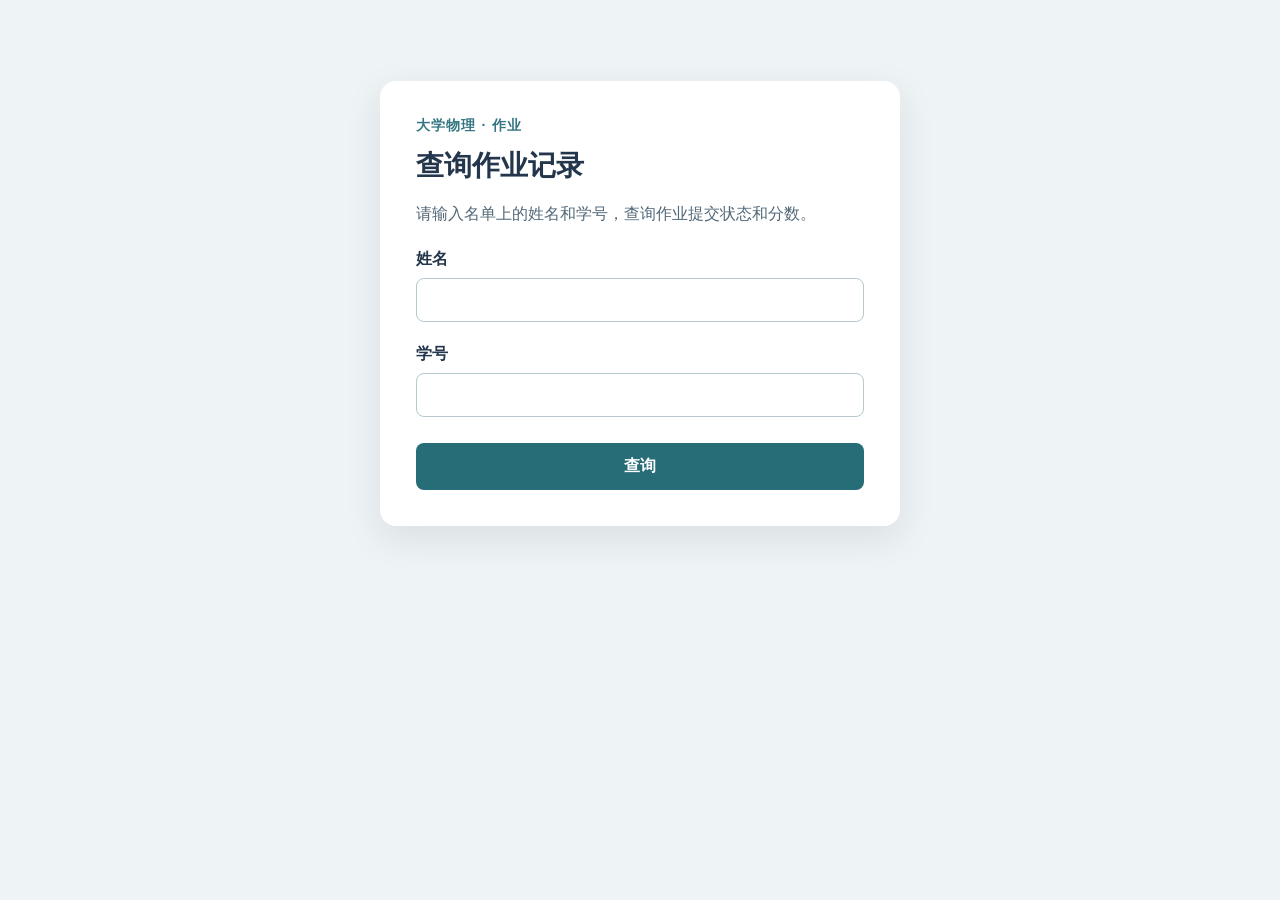
==== 2026physics2/index.html @ 1987d66d "Rename physics homework page" ====
<!doctype html>
<html lang="zh-CN">
<head>
  <meta charset="utf-8">
  <meta name="viewport" content="width=device-width, initial-scale=1">
  <title>大学物理作业查询</title>
  <style>
    * { box-sizing: border-box; }
    body { margin: 0; font-family: -apple-system, BlinkMacSystemFont, "Microsoft YaHei", sans-serif; color: #23364c; background: #eef3f5; }
    main { width: min(100% - 32px, 520px); margin: 9vh auto; padding: 36px; background: white; border-radius: 16px; box-shadow: 0 12px 36px rgba(33,57,73,.1); }
    .eyebrow { color: #347783; font-size: 14px; letter-spacing: .08em; font-weight: 600; }
    h1 { font-size: 28px; margin: 12px 0; }
    p { line-height: 1.65; color: #536878; }
    label { display: block; margin: 22px 0 8px; font-weight: 600; }
    input { width: 100%; font: inherit; padding: 12px; border: 1px solid #b7c8ce; border-radius: 8px; }
    input:focus { outline: 3px solid #aed6d7; border-color: #347783; }
    button { margin-top: 26px; width: 100%; padding: 13px; border: 0; border-radius: 8px; background: #276d78; color: white; font: inherit; font-weight: 600; cursor: pointer; }
    button:focus { outline: 3px solid #aed6d7; }
    #result { margin-top: 24px; padding: 16px; border-radius: 8px; background: #f1f7f7; line-height: 1.65; }
    #result[hidden] { display: none; }
    #result p { margin: 6px 0; }
    table { width: 100%; border-collapse: collapse; margin-top: 8px; }
    th, td { padding: 10px 8px; border-bottom: 1px solid #d7e5e7; text-align: left; }
    th { font-size: 14px; color: #536878; }
    @media (max-width: 520px) { main { padding: 24px; margin-top: 24px; } }
  </style>
</head>
<body>
<main>
  <div class="eyebrow">大学物理 · 作业</div>
  <h1>查询作业记录</h1>
  <p>请输入名单上的姓名和学号，查询作业提交状态和分数。</p>
  <form id="form">
    <label for="name">姓名</label><input id="name" name="name" required maxlength="30" autocomplete="off">
    <label for="student_id">学号</label><input id="student_id" name="student_id" required inputmode="numeric" pattern="[0-9]{9}" maxlength="9" autocomplete="off">
    <button type="submit">查询</button>
  </form>
  <section id="result" role="status" aria-live="polite" hidden></section>
</main>
<script>
  document.getElementById('form').addEventListener('submit', async function (event) {
    event.preventDefault();
    var box = document.getElementById('result'); box.hidden = false; box.textContent = '正在查询…';
    try {
      var response = await fetch('./records.json', {cache:'no-store'});
      if (!response.ok) throw new Error('query failed');
      var data = await response.json();
      if (!data.ready) { box.textContent = '查询尚未开放，请向老师咨询。'; return; }
      var name = document.getElementById('name').value.trim();
      var id = document.getElementById('student_id').value.trim();
      var matches = data.records.filter(function (row) { return row.name === name && row.student_id === id; });
      box.textContent = '';
      if (matches.length !== 1) {
        box.textContent = '身份或记录待核实，请联系老师。'; return;
      }
      if (!Array.isArray(data.assignments) || !data.assignments.length) {
        box.textContent = '暂无可查询的作业，请联系老师。'; return;
      }
      var table = document.createElement('table');
      var head = document.createElement('tr');
      ['作业', '提交状态', '分数'].forEach(function (text) {
        var th = document.createElement('th'); th.textContent = text; head.appendChild(th);
      });
      table.appendChild(head);
      data.assignments.forEach(function (assignment) {
        var entry = (matches[0].assignments || {})[assignment.id] || {};
        var status = entry.status === 'submitted' ? '已提交' : entry.status === 'not_submitted' ? '未交' : '待核实';
        var score = '—';
        if (entry.status === 'submitted' && typeof entry.score === 'number' && entry.score >= 0 && entry.score <= 100) {
          score = entry.score + ' 分' + (entry.score_status === 'confirmed' ? '' : '（暂定）');
        } else if (entry.status === 'submitted') { score = '待核实'; }
        var tr = document.createElement('tr');
        [assignment.title, status, score].forEach(function (text) {
          var td = document.createElement('td'); td.textContent = text; tr.appendChild(td);
        });
        table.appendChild(tr);
      });
      box.appendChild(table);
    } catch (error) { box.textContent = '暂时无法查询，请稍后重试或联系老师。'; }
  });
</script>
</body>
</html>
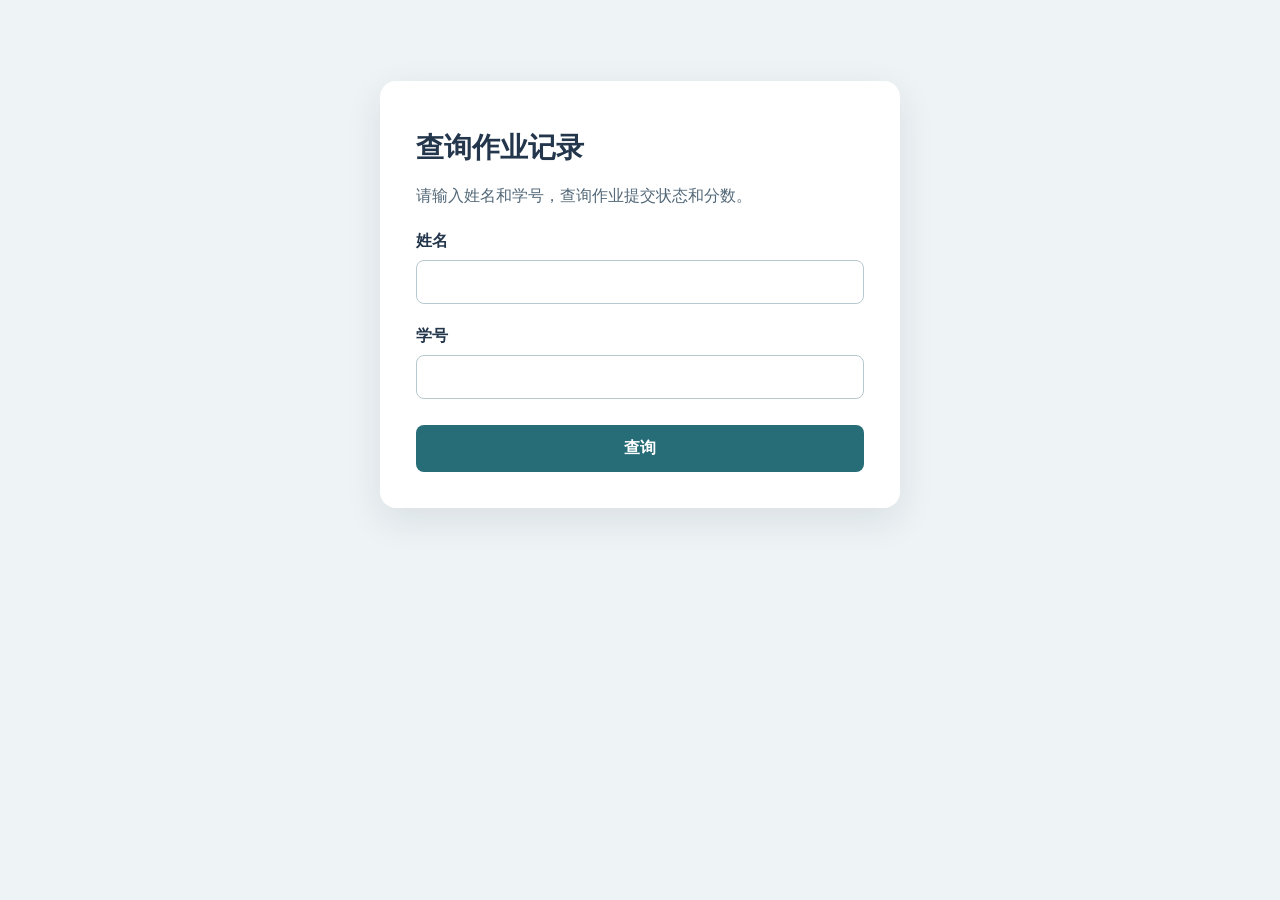
==== commit 2e06ca71: "Update homework matches and lookup copy" ====
--- a/2026physics2/index.html
+++ b/2026physics2/index.html
@@ -8,7 +8,6 @@
     * { box-sizing: border-box; }
     body { margin: 0; font-family: -apple-system, BlinkMacSystemFont, "Microsoft YaHei", sans-serif; color: #23364c; background: #eef3f5; }
     main { width: min(100% - 32px, 520px); margin: 9vh auto; padding: 36px; background: white; border-radius: 16px; box-shadow: 0 12px 36px rgba(33,57,73,.1); }
-    .eyebrow { color: #347783; font-size: 14px; letter-spacing: .08em; font-weight: 600; }
     h1 { font-size: 28px; margin: 12px 0; }
     p { line-height: 1.65; color: #536878; }
     label { display: block; margin: 22px 0 8px; font-weight: 600; }
@@ -27,9 +26,8 @@
 </head>
 <body>
 <main>
-  <div class="eyebrow">大学物理 · 作业</div>
   <h1>查询作业记录</h1>
-  <p>请输入名单上的姓名和学号，查询作业提交状态和分数。</p>
+  <p>请输入姓名和学号，查询作业提交状态和分数。</p>
   <form id="form">
     <label for="name">姓名</label><input id="name" name="name" required maxlength="30" autocomplete="off">
     <label for="student_id">学号</label><input id="student_id" name="student_id" required inputmode="numeric" pattern="[0-9]{9}" maxlength="9" autocomplete="off">
